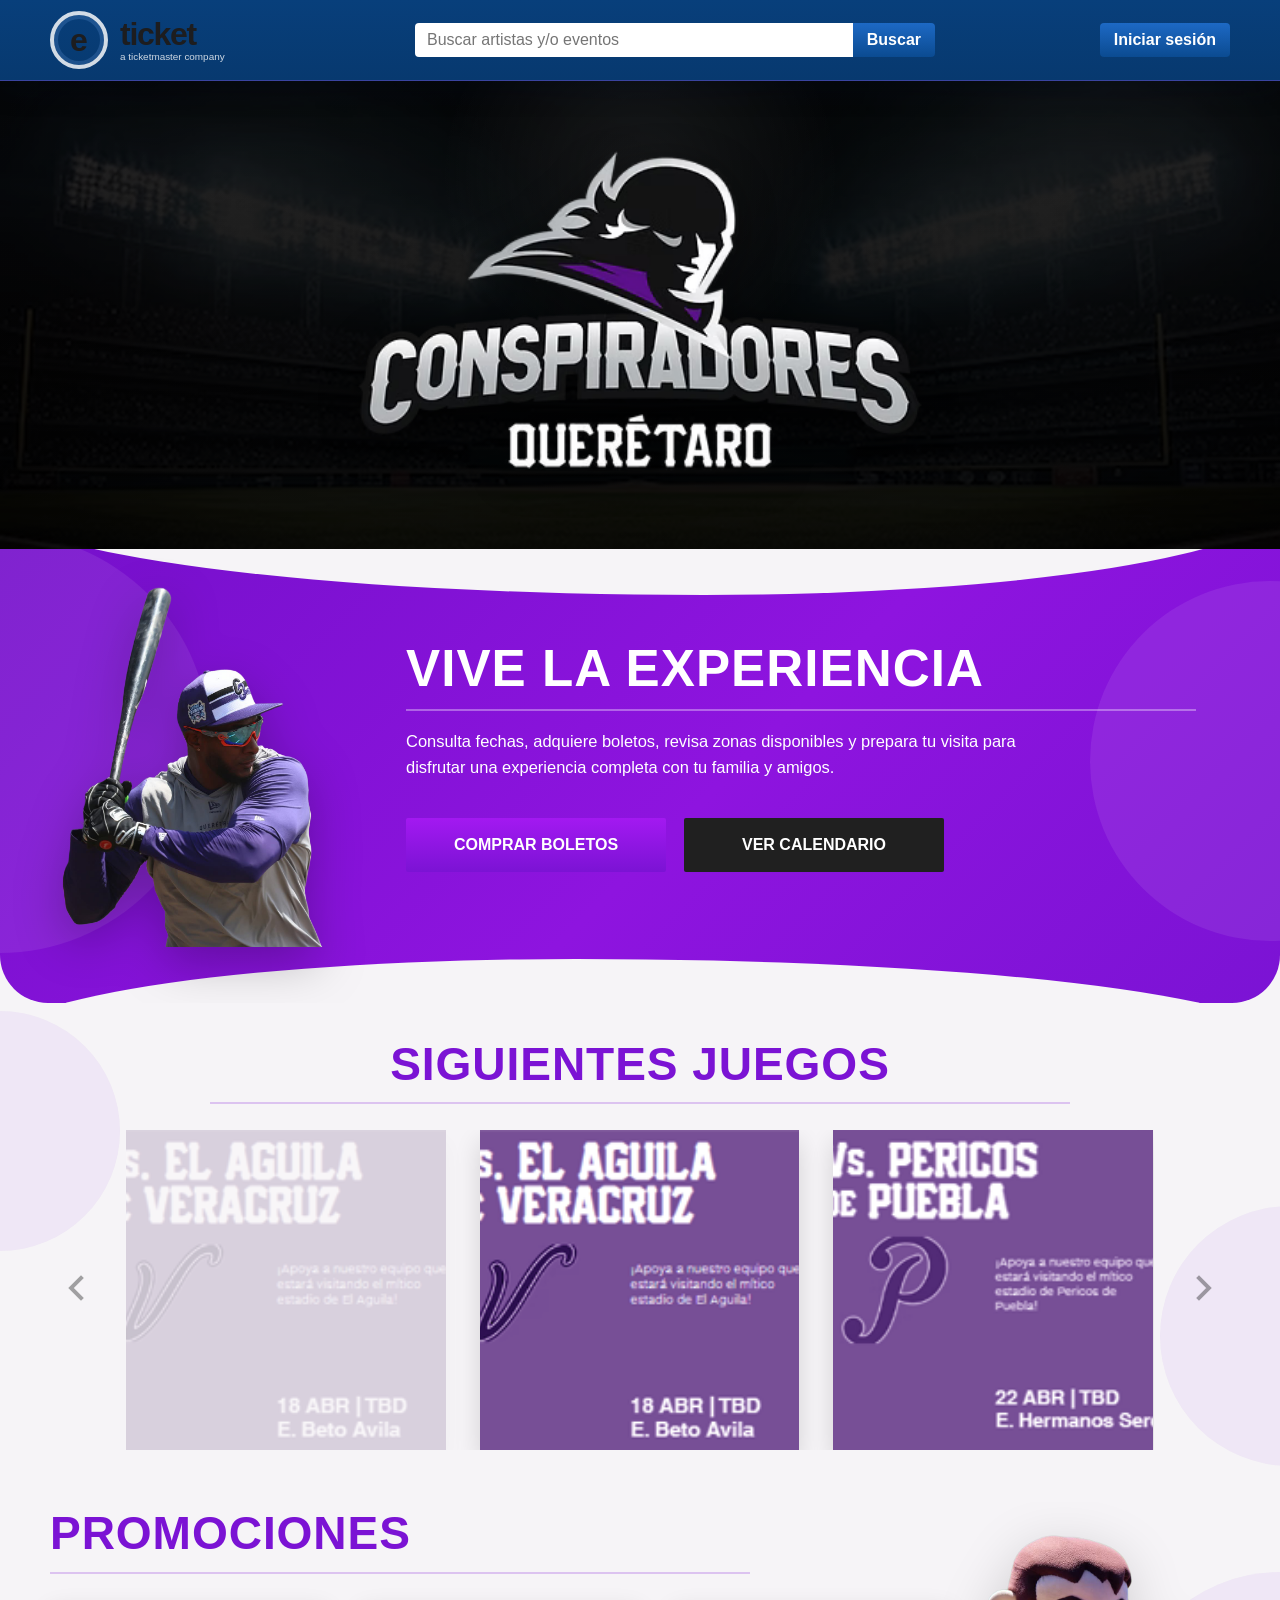
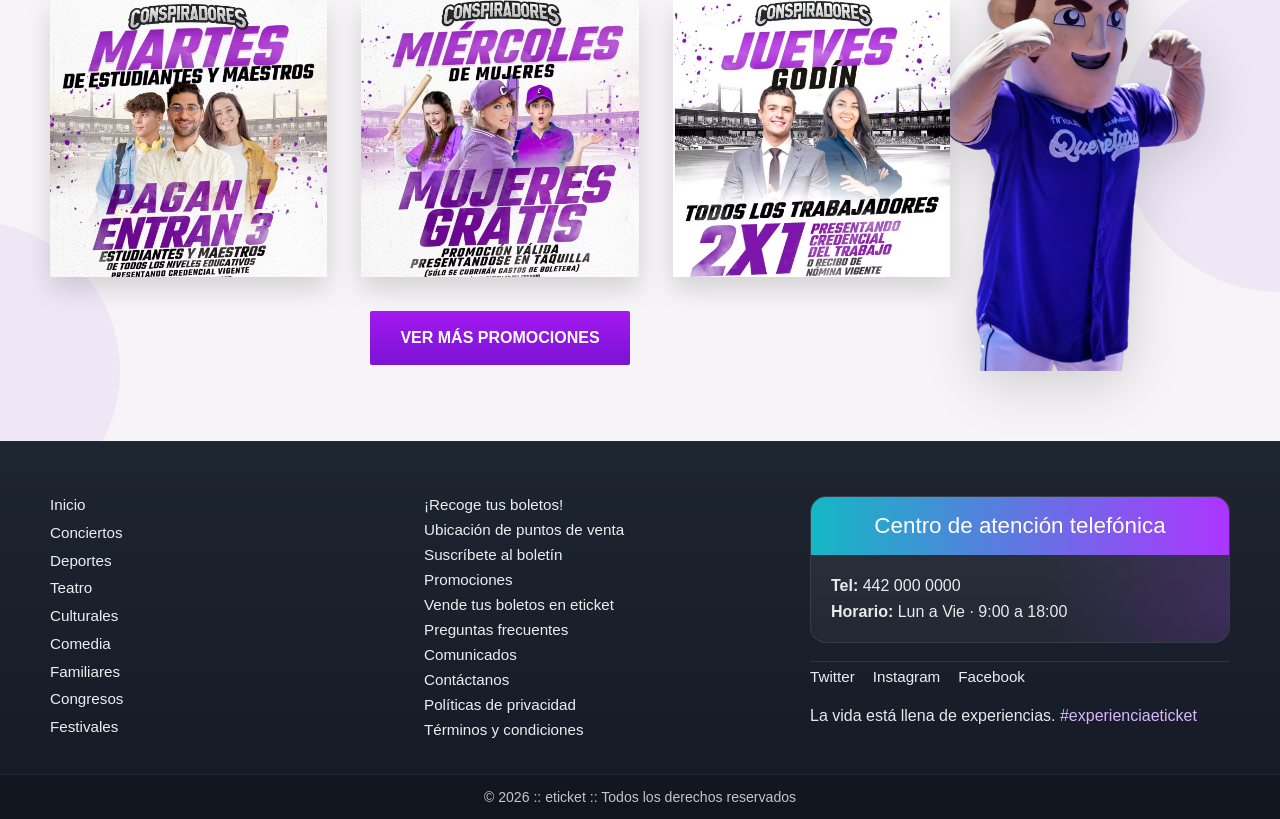
==== v2/index.html @ ac8333bc "Conspiradores v1 - eticket Segunda propuesta para sitio web deportivo dentro de eticket.com" ====
<!DOCTYPE html>
<html lang="es">
<head>
  <meta charset="UTF-8" />
  <meta name="viewport" content="width=device-width, initial-scale=1.0" />
  <meta name="description" content="Landing responsiva inspirada en mockup eTicket para Conspiradores de Querétaro." />
  <title>Conspiradores Querétaro | eTicket</title>
  <link rel="stylesheet" href="styles.css" />
</head>
<body>
  <header class="topbar">
    <div class="container topbar__inner">
      <a class="brand" href="#inicio" aria-label="Inicio eTicket Deportes">
        <span class="brand__mark">e</span>
        <span class="brand__text">
          <strong>ticket</strong>
          <small>a ticketmaster company</small>
        </span>
      </a>

      <form class="topbar__search" role="search">
        <input type="search" placeholder="Buscar artistas y/o eventos" aria-label="Buscar artistas y eventos" />
        <button type="submit">Buscar</button>
      </form>

      <a class="topbar__login" href="#">Iniciar sesión</a>
    </div>
  </header>

  <main id="inicio">
    <section class="hero">
      <div class="hero__overlay"></div>
      <div class="container hero__content">
        <img class="hero__logo" src="assets/conspiradores-logo.png" alt="Conspiradores Querétaro" />
      </div>
    </section>

    <section class="intro">
      <div class="intro__shape intro__shape--left"></div>
      <div class="intro__shape intro__shape--right"></div>
      <div class="container intro__inner">
        <div class="intro__player-wrap">
          <img class="intro__player" src="assets/player.png" alt="Jugador de Conspiradores con bat" />
        </div>

        <div class="intro__copy">
          <h1>Vive la experiencia</h1>
          <div class="rule"></div>
          <p>
            Consulta fechas, adquiere boletos, revisa zonas disponibles y prepara tu visita
            para disfrutar una experiencia completa con tu familia y amigos.
          </p>
          <div class="intro__actions">
            <a class="btn btn--primary" href="#promociones">Comprar boletos</a>
            <a class="btn btn--dark" href="#juegos">Ver calendario</a>
          </div>
        </div>
      </div>
    </section>

    <section class="games" id="juegos">
      <div class="games__blob games__blob--left"></div>
      <div class="games__blob games__blob--right"></div>
      <div class="container">
        <div class="section-head section-head--center">
          <h2>Siguientes juegos</h2>
          <div class="rule rule--purple"></div>
        </div>

        <div class="carousel" aria-label="Carrusel de próximos juegos">
          <button class="carousel__btn carousel__btn--prev" type="button" aria-label="Juego anterior">
            <span></span>
          </button>

          <div class="carousel__viewport" id="gamesViewport">
            <div class="carousel__track">
              <article class="game-card game-card--faded">
                <img src="assets/game1.png" alt="Próximo juego" />
              </article>

              <article class="game-card">
                <img src="assets/game1.png" alt="Vs. El Águila de Veracruz" />
              </article>

              <article class="game-card">
                <img src="assets/game2.png" alt="Vs. Pericos de Puebla" />
              </article>

              <article class="game-card game-card--faded">
                <img src="assets/game1.png" alt="Juego adicional" />
              </article>
            </div>
          </div>

          <button class="carousel__btn carousel__btn--next" type="button" aria-label="Siguiente juego">
            <span></span>
          </button>
        </div>
      </div>
    </section>

    <section class="promos" id="promociones">
      <div class="promos__blob promos__blob--left"></div>
      <div class="promos__blob promos__blob--right"></div>
      <div class="container promos__inner">
        <div class="section-head section-head--left">
          <h2>Promociones</h2>
          <div class="rule rule--purple"></div>
        </div>

        <div class="promos__grid">
          <article class="promo-card">
            <img src="assets/promo1.png" alt="Martes de estudiantes y maestros" />
          </article>
          <article class="promo-card">
            <img src="assets/promo2.png" alt="Miércoles de mujeres" />
          </article>
          <article class="promo-card">
            <img src="assets/promo3.png" alt="Jueves Godín" />
          </article>
        </div>

        <div class="promos__cta">
          <a class="btn btn--primary" href="#footer-links">Ver más promociones</a>
        </div>

        <img class="promos__mascot" src="assets/mascot.png" alt="Mascota de Conspiradores" />
      </div>
    </section>
  </main>

  <footer class="site-footer">
    <div class="container footer__container">
      <div class="footer__menus">
        <nav class="footer__nav" aria-label="Menú principal">
          <a href="#inicio">Inicio</a>
          <a href="#">Conciertos</a>
          <a href="#">Deportes</a>
          <a href="#">Teatro</a>
          <a href="#">Culturales</a>
          <a href="#">Comedia</a>
          <a href="#">Familiares</a>
          <a href="#">Congresos</a>
          <a href="#">Festivales</a>
        </nav>

        <nav class="footer__nav" aria-label="Ayuda y enlaces">
          <a href="#">¡Recoge tus boletos!</a>
          <a href="#">Ubicación de puntos de venta</a>
          <a href="#">Suscríbete al boletín</a>
          <a href="#">Promociones</a>
          <a href="#">Vende tus boletos en eticket</a>
          <a href="#">Preguntas frecuentes</a>
          <a href="#">Comunicados</a>
          <a href="#">Contáctanos</a>
          <a href="#">Políticas de privacidad</a>
          <a href="#">Términos y condiciones</a>
        </nav>
      </div>

      <div class="footer__support">
        <div class="support-card">
          <div class="support-card__title">Centro de atención telefónica</div>
          <div class="support-card__body">
            <p><strong>Tel:</strong> 442 000 0000</p>
            <p><strong>Horario:</strong> Lun a Vie · 9:00 a 18:00</p>
          </div>
        </div>

        <div class="footer__social">
          <a href="#">Twitter</a>
          <a href="#">Instagram</a>
          <a href="#">Facebook</a>
        </div>

        <p class="footer__tagline">La vida está llena de experiencias. <span>#experienciaeticket</span></p>
      </div>
    </div>

    <div class="footer__bottom">
      <div class="container">
        © 2026 :: eticket :: Todos los derechos reservados
      </div>
    </div>
  </footer>

  <script src="script.js"></script>
</body>
</html>
---- v2/styles.css ----
:root {
  --blue: #003d7b;
  --blue-2: #0c5dbc;
  --header-blue: #083f7b;
  --header-blue-strong: #0b4b91;
  --footer-bg: #151a25;
  --footer-bg-soft: #1d2531;
  --purple: #7b13d4;
  --purple-2: #a319f1;
  --purple-3: #d9b7fb;
  --dark: #181b22;
  --dark-2: #0f1218;
  --text: #1d1d1f;
  --text-soft: #4b4b56;
  --white: #ffffff;
  --shell: #f6f4f7;
  --shadow: 0 16px 36px rgba(0, 0, 0, 0.18);
  --radius: 18px;
  --container: min(1180px, calc(100% - 48px));
}

* {
  box-sizing: border-box;
}

html {
  scroll-behavior: smooth;
}

body {
  margin: 0;
  font-family: Arial, Helvetica, sans-serif;
  color: var(--text);
  background: var(--shell);
}

img {
  display: block;
  max-width: 100%;
}

button,
input,
a {
  font: inherit;
}

.container {
  width: var(--container);
  margin: 0 auto;
}

.hero {
  position: relative;
  min-height: 500px;
  background:
    linear-gradient(180deg, rgba(0, 0, 0, 0.32), rgba(0, 0, 0, 0.58)),
    url("assets/stadium-bg.png") center center / cover no-repeat;
  overflow: hidden;
}

.hero__overlay {
  position: absolute;
  inset: 0;
  background:
    radial-gradient(circle at 50% 18%, rgba(255, 255, 255, 0.08), transparent 26%),
    linear-gradient(180deg, rgba(0, 0, 0, 0.1) 0%, rgba(0, 0, 0, 0.24) 100%);
}

.hero__content {
  position: relative;
  z-index: 1;
  min-height: 500px;
  display: grid;
  place-items: center;
  padding: 36px 0 98px;
}

.hero__logo {
  width: min(620px, 78vw);
  filter: drop-shadow(0 8px 20px rgba(0, 0, 0, 0.48));
}

.intro {
  position: relative;
  margin-top: -52px;
  padding: 22px 0 56px;
  background: linear-gradient(135deg, #7510cb 0%, #8e14df 55%, #7b13d4 100%);
  color: var(--white);
  overflow: hidden;
  border-radius: 0 0 48px 48px;
}

.intro::before,
.intro::after {
  content: "";
  position: absolute;
  left: 0;
  width: 100%;
  pointer-events: none;
}

.intro::before {
  top: -46px;
  height: 92px;
  background: var(--shell);
  border-bottom-left-radius: 55% 100%;
  border-bottom-right-radius: 45% 100%;
}

.intro::after {
  bottom: -38px;
  height: 82px;
  background: var(--shell);
  border-top-left-radius: 45% 100%;
  border-top-right-radius: 55% 100%;
}

.intro__shape {
  position: absolute;
  border-radius: 50%;
  background: rgba(255, 255, 255, 0.08);
}

.intro__shape--left {
  width: 420px;
  height: 420px;
  left: -210px;
  top: -16px;
}

.intro__shape--right {
  width: 360px;
  height: 360px;
  right: -170px;
  top: 32px;
}

.intro__inner {
  position: relative;
  z-index: 1;
  display: grid;
  grid-template-columns: 300px minmax(0, 1fr);
  gap: 56px;
  align-items: center;
}

.intro__player-wrap {
  align-self: end;
}

.intro__player {
  width: min(100%, 280px);
  filter: drop-shadow(0 16px 24px rgba(0, 0, 0, 0.25));
}

.intro__copy {
  padding-right: 34px;
}

.intro__copy h1,
.section-head h2,
.support-banner span {
  margin: 0;
  font-family: Impact, Haettenschweiler, "Arial Narrow Bold", sans-serif;
  text-transform: uppercase;
  letter-spacing: 0.02em;
}

.intro__copy h1 {
  font-size: clamp(2.2rem, 4vw, 3.8rem);
  line-height: 0.95;
}

.rule {
  width: 100%;
  height: 2px;
  margin: 16px 0 18px;
  background: rgba(255, 255, 255, 0.34);
}

.rule--purple {
  background: rgba(128, 19, 212, 0.22);
}

.intro__copy p {
  margin: 0;
  max-width: 660px;
  font-size: 1.03rem;
  line-height: 1.55;
}

.intro__actions {
  display: flex;
  flex-wrap: wrap;
  gap: 18px;
  margin-top: 38px;
}

.btn {
  display: inline-flex;
  align-items: center;
  justify-content: center;
  min-width: 260px;
  min-height: 54px;
  padding: 14px 28px;
  text-decoration: none;
  text-transform: uppercase;
  font-weight: 700;
  border-radius: 2px;
  transition: transform 0.22s ease, opacity 0.22s ease;
}

.btn:hover {
  transform: translateY(-2px);
}

.btn--primary {
  background: linear-gradient(180deg, var(--purple-2), var(--purple));
  color: var(--white);
}

.btn--dark {
  background: #202020;
  color: var(--white);
}

.games,
.promos {
  position: relative;
  background: var(--shell);
  overflow: hidden;
}

.games {
  padding: 40px 0 52px;
}

.promos {
  padding: 10px 0 76px;
}

.games__blob,
.promos__blob {
  position: absolute;
  border-radius: 50%;
  background: rgba(123, 19, 212, 0.06);
}

.games__blob--left {
  width: 240px;
  height: 240px;
  left: -120px;
  top: 8px;
}

.games__blob--right {
  width: 260px;
  height: 260px;
  right: -140px;
  bottom: 36px;
}

.promos__blob--left {
  width: 300px;
  height: 300px;
  left: -180px;
  bottom: -80px;
}

.promos__blob--right {
  width: 320px;
  height: 320px;
  right: -160px;
  top: 70px;
}

.section-head {
  position: relative;
  z-index: 1;
  margin-bottom: 26px;
}

.section-head--center {
  max-width: 860px;
  margin-left: auto;
  margin-right: auto;
  text-align: center;
}

.section-head--left {
  max-width: 700px;
}

.section-head h2 {
  color: var(--purple);
  font-size: clamp(2.1rem, 3.6vw, 3.35rem);
  line-height: 0.95;
}

.carousel {
  position: relative;
  display: grid;
  grid-template-columns: 62px minmax(0, 1fr) 62px;
  align-items: center;
  gap: 14px;
}

.carousel__btn {
  position: relative;
  z-index: 2;
  width: 62px;
  height: 62px;
  border: 0;
  border-radius: 50%;
  background: transparent;
  cursor: pointer;
}

.carousel__btn span {
  display: inline-block;
  width: 18px;
  height: 18px;
  border-top: 4px solid rgba(0, 0, 0, 0.35);
  border-right: 4px solid rgba(0, 0, 0, 0.35);
}

.carousel__btn--prev span {
  transform: rotate(-135deg);
}

.carousel__btn--next span {
  transform: rotate(45deg);
}

.carousel__viewport {
  overflow: hidden;
}

.carousel__track {
  display: flex;
  gap: 34px;
  transition: transform 0.35s ease;
  will-change: transform;
}

.game-card {
  flex: 0 0 calc(33.333% - 23px);
  background: var(--white);
  box-shadow: 0 12px 24px rgba(0, 0, 0, 0.14);
}

.game-card img {
  width: 100%;
  aspect-ratio: 1 / 1;
  object-fit: cover;
}

.game-card--faded {
  opacity: 0.22;
  filter: saturate(0.7);
}

.promos__inner {
  position: relative;
}

.promos__grid {
  position: relative;
  z-index: 1;
  display: grid;
  grid-template-columns: repeat(3, minmax(0, 1fr));
  gap: 34px;
  max-width: 900px;
}

.promo-card {
  background: var(--white);
  box-shadow: 0 12px 24px rgba(0, 0, 0, 0.14);
}

.promo-card img {
  width: 100%;
  aspect-ratio: 1 / 1;
  object-fit: cover;
}

.promos__cta {
  position: relative;
  z-index: 1;
  display: flex;
  justify-content: center;
  max-width: 900px;
  margin-top: 34px;
}

.promos__mascot {
  position: absolute;
  right: 18px;
  bottom: -6px;
  width: min(280px, 28vw);
  filter: drop-shadow(0 12px 26px rgba(0, 0, 0, 0.16));
}



@media (max-width: 1100px) {
  .intro__inner {
    grid-template-columns: 260px minmax(0, 1fr);
    gap: 32px;
  }

  .promos__grid,
  .promos__cta {
    max-width: 760px;
  }

  .promos__mascot {
    width: 220px;
    right: -12px;
  }
}

@media (max-width: 920px) {
  .topbar__inner {
    grid-template-columns: 1fr;
    justify-items: center;
    gap: 16px;
    padding: 16px 0;
  }

  .search {
    width: min(100%, 520px);
  }

  .hero,
  .hero__content {
    min-height: 420px;
  }

  .intro {
    margin-top: -28px;
    padding: 42px 0 50px;
  }

  .intro::before,
  .intro::after {
    display: none;
  }

  .intro__inner {
    grid-template-columns: 1fr;
    text-align: center;
  }

  .intro__player-wrap {
    display: flex;
    justify-content: center;
  }

  .intro__copy {
    padding-right: 0;
  }

  .intro__actions {
    justify-content: center;
  }

  .carousel {
    grid-template-columns: 46px minmax(0, 1fr) 46px;
    gap: 6px;
  }

  .carousel__btn {
    width: 46px;
    height: 46px;
  }

  .game-card {
    flex-basis: calc(50% - 17px);
  }

  .promos__grid {
    grid-template-columns: repeat(2, minmax(0, 1fr));
    max-width: 100%;
    padding-right: 170px;
  }

  .promos__cta {
    max-width: 100%;
    justify-content: flex-start;
  }

  .footer__inner {
    grid-template-columns: 1fr;
  }
}

@media (max-width: 680px) {
  :root {
    --container: min(100% - 28px, 1180px);
  }

  .brand {
    transform: scale(0.94);
  }

  .search {
    display: grid;
    grid-template-columns: 1fr auto;
    width: 100%;
  }

  .hero,
  .hero__content {
    min-height: 340px;
  }

  .hero__logo {
    width: min(470px, 88vw);
  }

  .intro__player {
    width: min(240px, 68vw);
  }

  .btn {
    width: 100%;
    min-width: 0;
  }

  .games {
    padding-top: 28px;
  }

  .carousel {
    grid-template-columns: 1fr;
  }

  .carousel__btn {
    display: none;
  }

  .carousel__viewport {
    overflow-x: auto;
    scroll-snap-type: x mandatory;
    padding-bottom: 10px;
  }

  .carousel__track {
    gap: 18px;
  }

  .game-card {
    flex-basis: 82%;
    scroll-snap-align: center;
  }

  .promos__grid {
    grid-template-columns: 1fr;
    padding-right: 0;
  }

  .promos__cta {
    justify-content: center;
  }

  .promos__mascot {
    position: relative;
    right: auto;
    bottom: auto;
    display: block;
    width: min(240px, 58vw);
    margin: 28px auto 0;
  }

  .footer__links {
    grid-template-columns: 1fr;
  }

  .support-banner span {
    text-align: center;
    padding: 0 12px;
  }

  .footer__social {
    flex-direction: column;
    gap: 8px;
  }
}



/* Header y footer reutilizados exactamente de la propuesta 1 */
a {
  color: inherit;
}

.topbar {
  position: sticky;
  top: 0;
  z-index: 20;
  background: linear-gradient(180deg, var(--header-blue), #07396f);
  border-bottom: 1px solid rgba(186, 79, 255, 0.28);
  box-shadow: 0 10px 24px rgba(3, 11, 29, 0.24);
}

.topbar__inner {
  display: grid;
  grid-template-columns: 220px minmax(0, 1fr) 150px;
  align-items: center;
  gap: 20px;
  min-height: 80px;
}

.brand {
  display: inline-flex;
  align-items: center;
  gap: 12px;
  text-decoration: none;
}

.brand__mark {
  width: 58px;
  height: 58px;
  border: 4px solid rgba(255,255,255,0.82);
  border-radius: 50%;
  display: inline-flex;
  align-items: center;
  justify-content: center;
  font-size: 2rem;
  font-weight: 900;
  line-height: 1;
  box-shadow: inset 0 0 0 4px rgba(130, 182, 255, 0.18);
}

.brand__text {
  display: grid;
  gap: 2px;
  line-height: 1;
}

.brand__text strong {
  font-size: 2rem;
  font-weight: 800;
  letter-spacing: -0.04em;
}

.brand__text small {
  font-size: 0.62rem;
  color: rgba(255,255,255,0.8);
  text-transform: lowercase;
}

.topbar__search {
  display: grid;
  grid-template-columns: minmax(0, 1fr) auto;
  align-items: center;
  justify-self: center;
  width: min(100%, 520px);
}

.topbar__search input,
.topbar__search button,
.topbar__login {
  height: 34px;
  border: 0;
  font: inherit;
}

.topbar__search input {
  min-width: 0;
  padding: 0 12px;
  border-radius: 4px 0 0 4px;
  color: #1c2230;
}

.topbar__search button,
.topbar__login {
  background: linear-gradient(180deg, #1d69c4, var(--header-blue-strong));
  color: #fff;
  font-weight: 700;
  text-decoration: none;
  padding: 0 14px;
  border-radius: 0 4px 4px 0;
  display: inline-flex;
  align-items: center;
  justify-content: center;
  text-transform: none;
  cursor: pointer;
}

.topbar__login {
  justify-self: end;
  border-radius: 4px;
}

.site-footer {
  position: relative;
  background: linear-gradient(180deg, var(--footer-bg-soft), var(--footer-bg));
  color: #fff;
  border-top: 1px solid rgba(255,255,255,0.08);
}

.footer__container {
  display: grid;
  grid-template-columns: 1.3fr minmax(300px, 420px);
  gap: 40px;
  padding: 54px 0 36px;
}

.footer__menus {
  display: grid;
  grid-template-columns: repeat(2, minmax(0, 1fr));
  gap: 28px;
}

.footer__nav {
  display: grid;
  gap: 8px;
}

.footer__nav a,
.footer__social a {
  color: rgba(255,255,255,0.92);
  text-decoration: none;
  font-size: 0.95rem;
}

.footer__nav a:hover,
.footer__social a:hover {
  color: #d8b7ff;
}

.footer__support {
  display: grid;
  gap: 18px;
  align-content: start;
}

.support-card {
  border-radius: 16px;
  overflow: hidden;
  background: rgba(255,255,255,0.03);
  border: 1px solid rgba(255,255,255,0.1);
}

.support-card__title {
  padding: 16px 20px;
  text-align: center;
  font-size: 1.4rem;
  background: linear-gradient(90deg, #13b8c4, #ad35ff);
}

.support-card__body {
  padding: 18px 20px;
  background:
    linear-gradient(180deg, rgba(255,255,255,0.03), rgba(255,255,255,0.01)),
    radial-gradient(circle at right center, rgba(173, 53, 255, 0.18), transparent 45%);
}

.support-card__body p,
.footer__tagline {
  margin: 0;
  color: rgba(255,255,255,0.9);
  line-height: 1.6;
}

.footer__social {
  display: flex;
  flex-wrap: wrap;
  gap: 18px;
  padding-top: 6px;
  border-top: 1px solid rgba(255,255,255,0.1);
}

.footer__tagline span {
  color: #d8b7ff;
}

.footer__bottom {
  padding: 14px 0;
  background: rgba(0,0,0,0.18);
  border-top: 1px solid rgba(255,255,255,0.06);
  text-align: center;
  font-size: 0.88rem;
  color: rgba(255,255,255,0.75);
}

.support-card {
  transition: transform 0.28s ease, box-shadow 0.28s ease;
}

.support-card:hover {
  transform: translateY(-4px);
  box-shadow: 0 24px 70px rgba(2, 0, 10, 0.44);
}

@media (max-width: 1024px) {
  .topbar__inner {
    grid-template-columns: 1fr;
    gap: 14px;
    padding: 16px 0;
  }

  .brand,
  .topbar__search,
  .topbar__login {
    justify-self: center;
  }

  .footer__container {
    grid-template-columns: 1fr;
  }

  .footer__menus {
    grid-template-columns: repeat(2, minmax(0, 1fr));
  }
}

@media (max-width: 768px) {
  .topbar {
    position: relative;
  }

  .topbar__search {
    width: 100%;
  }
}

@media (max-width: 560px) {
  .brand__mark {
    width: 50px;
    height: 50px;
    font-size: 1.7rem;
  }

  .brand__text strong {
    font-size: 1.65rem;
  }

  .topbar__search {
    grid-template-columns: 1fr;
    gap: 8px;
  }

  .topbar__search input,
  .topbar__search button {
    border-radius: 4px;
  }

  .footer__menus {
    grid-template-columns: 1fr;
  }
}
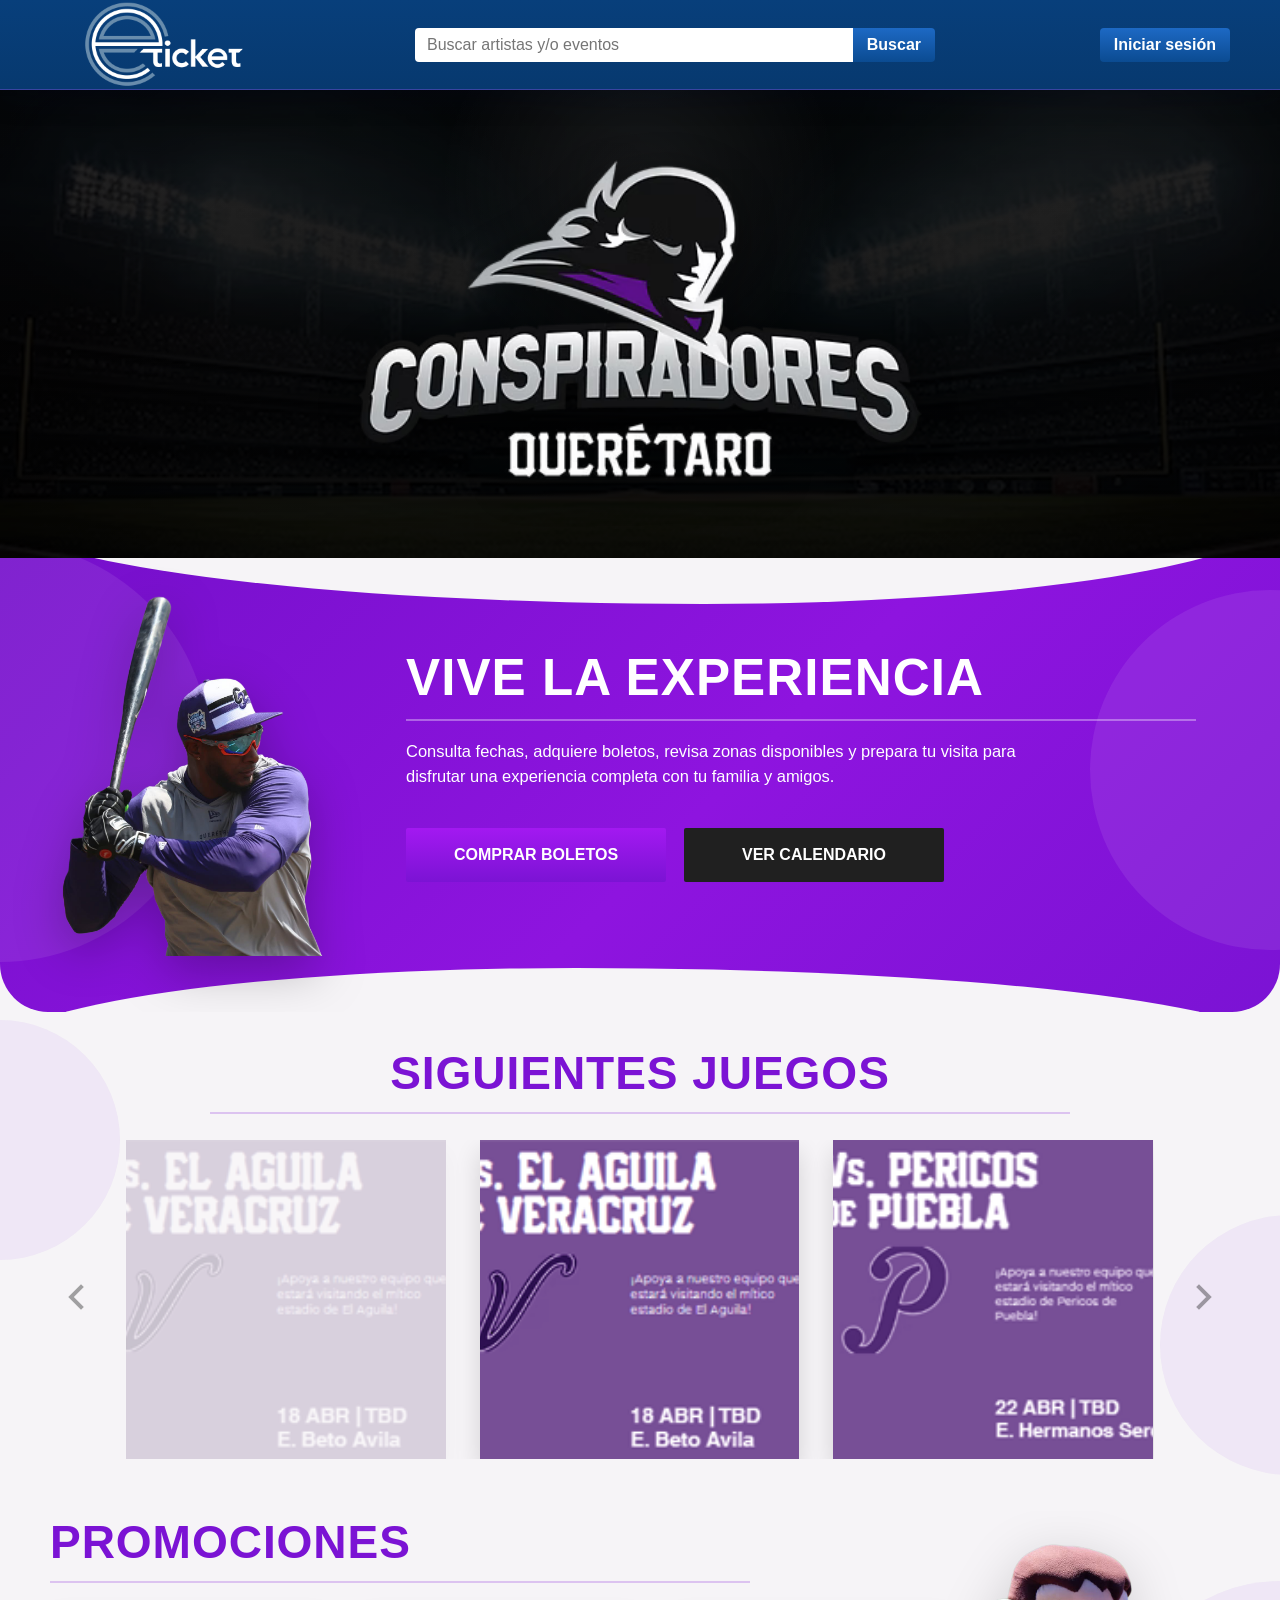
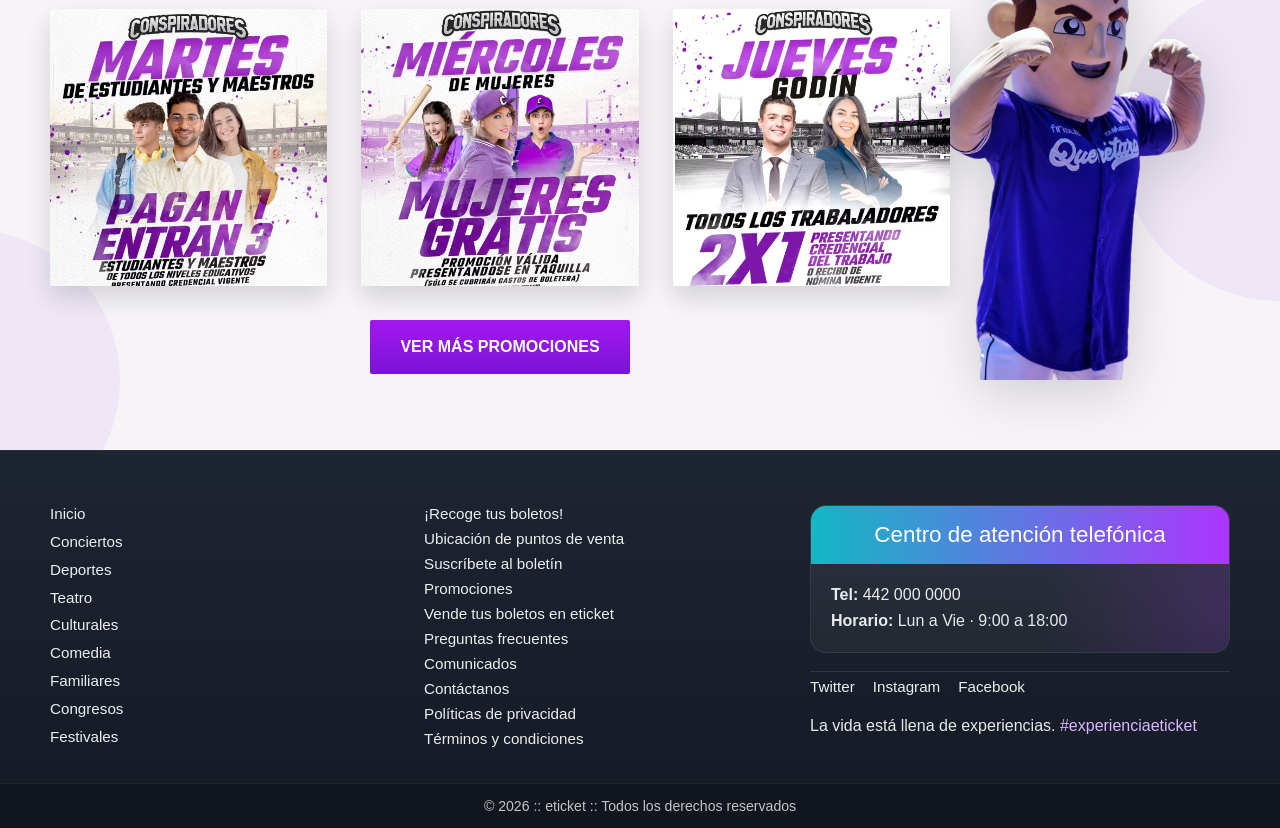
==== commit fc75c0ff: "Update logo eticket ambas propuestas se puso la imagen oficial de eticket en el menu top." ====
--- a/v2/index.html
+++ b/v2/index.html
@@ -11,10 +11,8 @@
   <header class="topbar">
     <div class="container topbar__inner">
       <a class="brand" href="#inicio" aria-label="Inicio eTicket Deportes">
-        <span class="brand__mark">e</span>
         <span class="brand__text">
-          <strong>ticket</strong>
-          <small>a ticketmaster company</small>
+          <img src="assets/logoplecabigmosaico_mx.png" alt="Logo de eTicket Deportes" />
         </span>
       </a>
 
